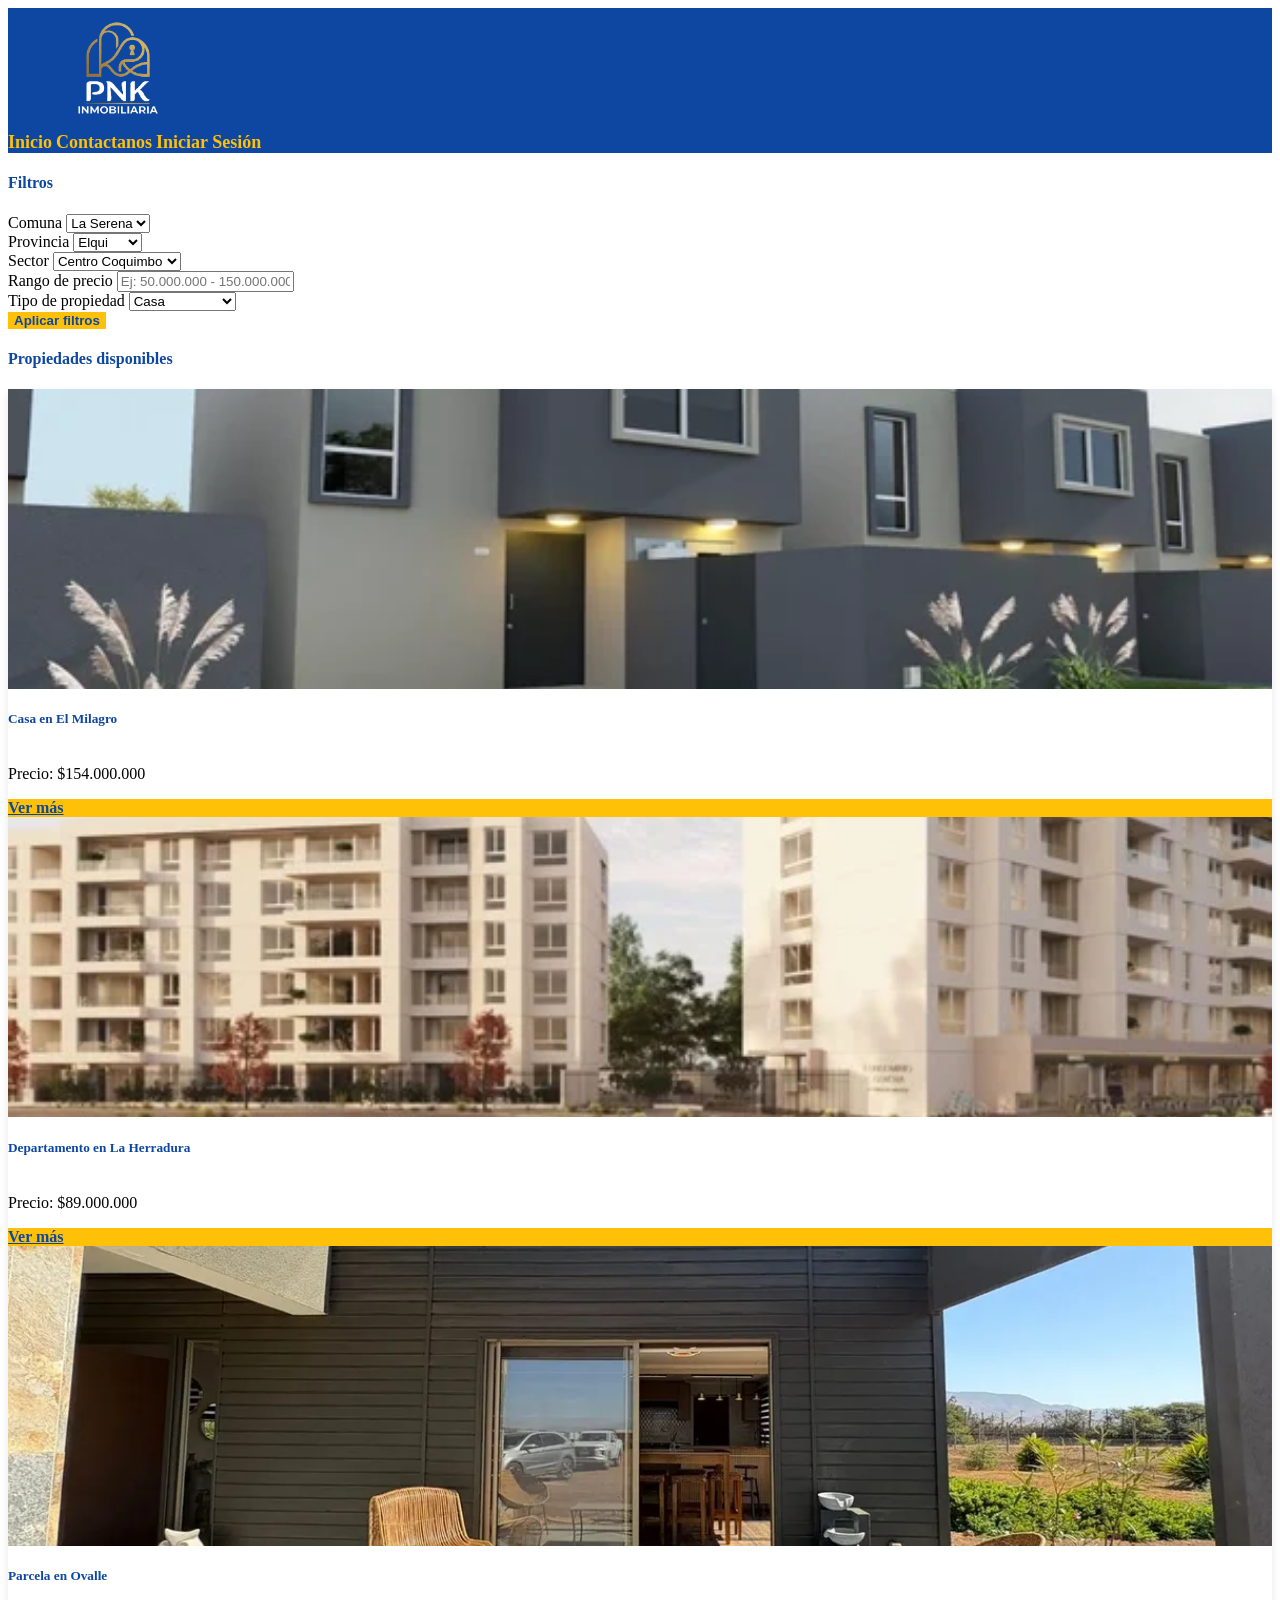
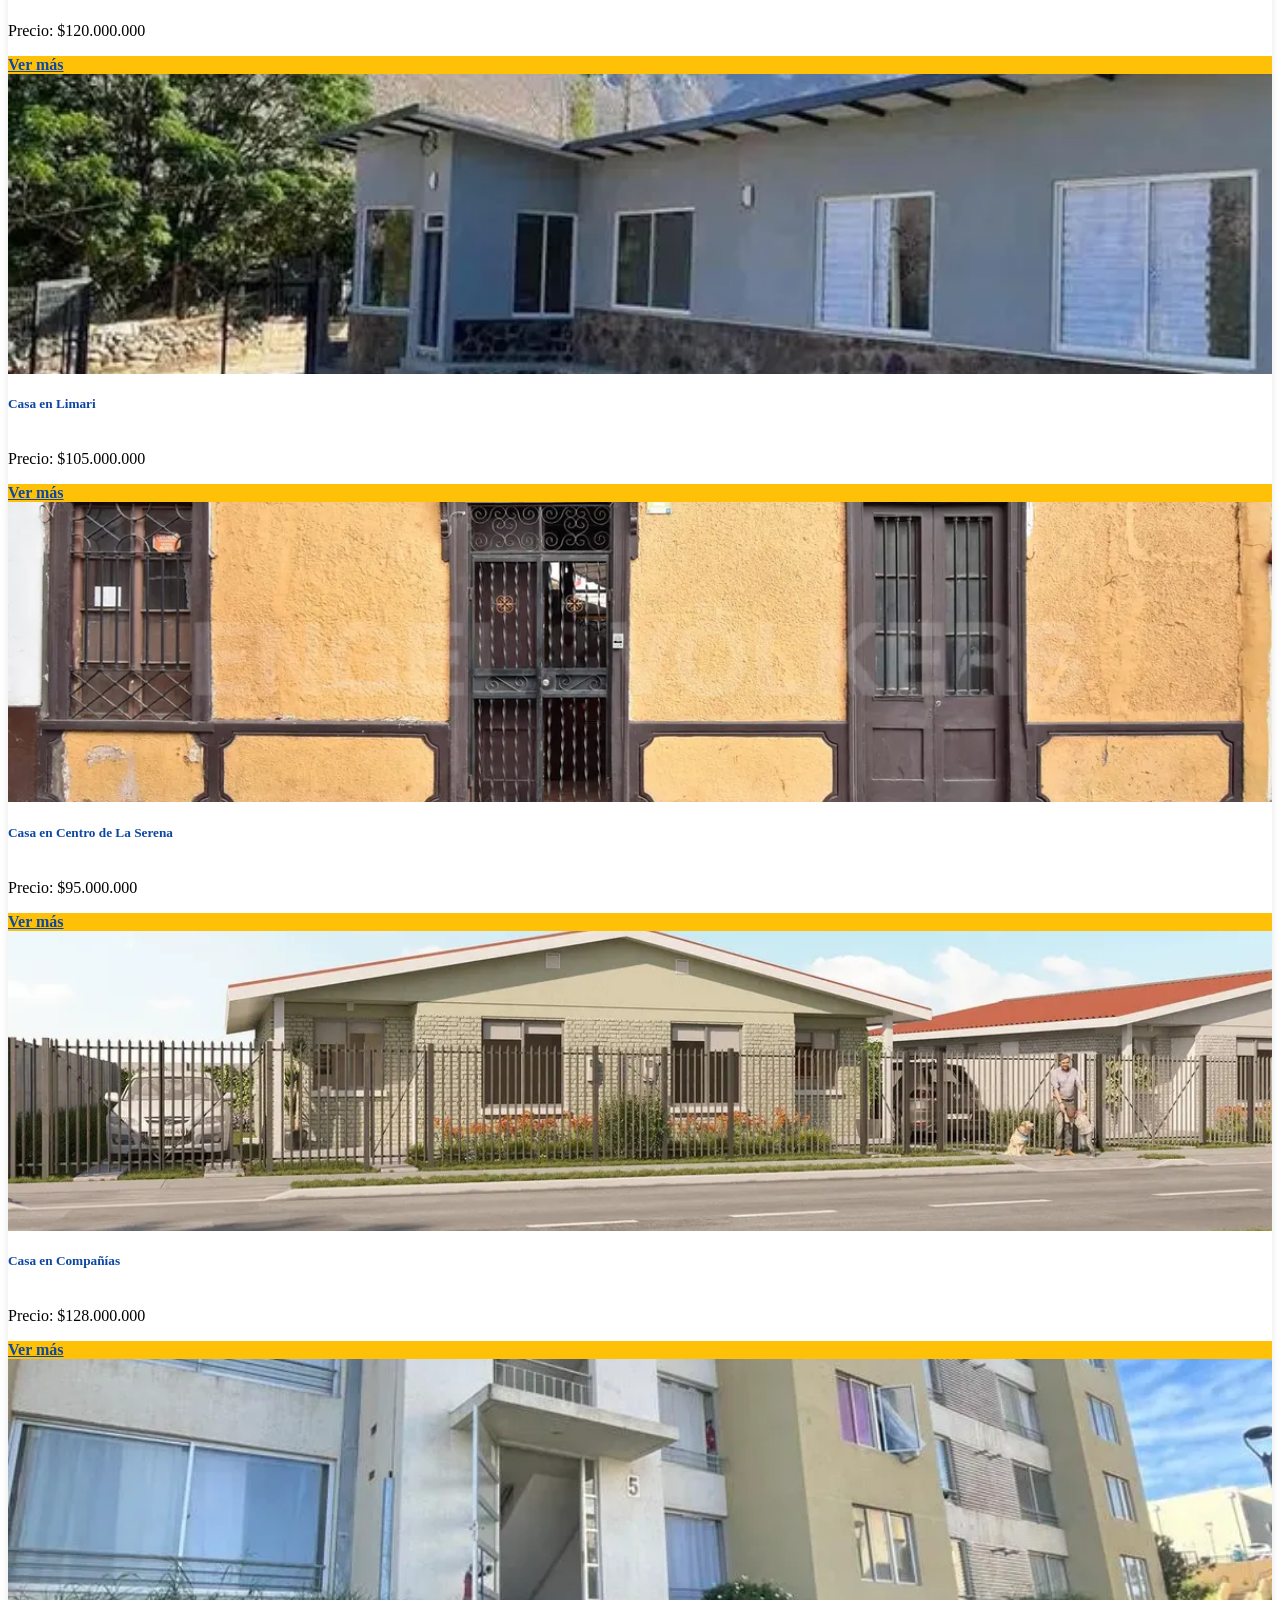
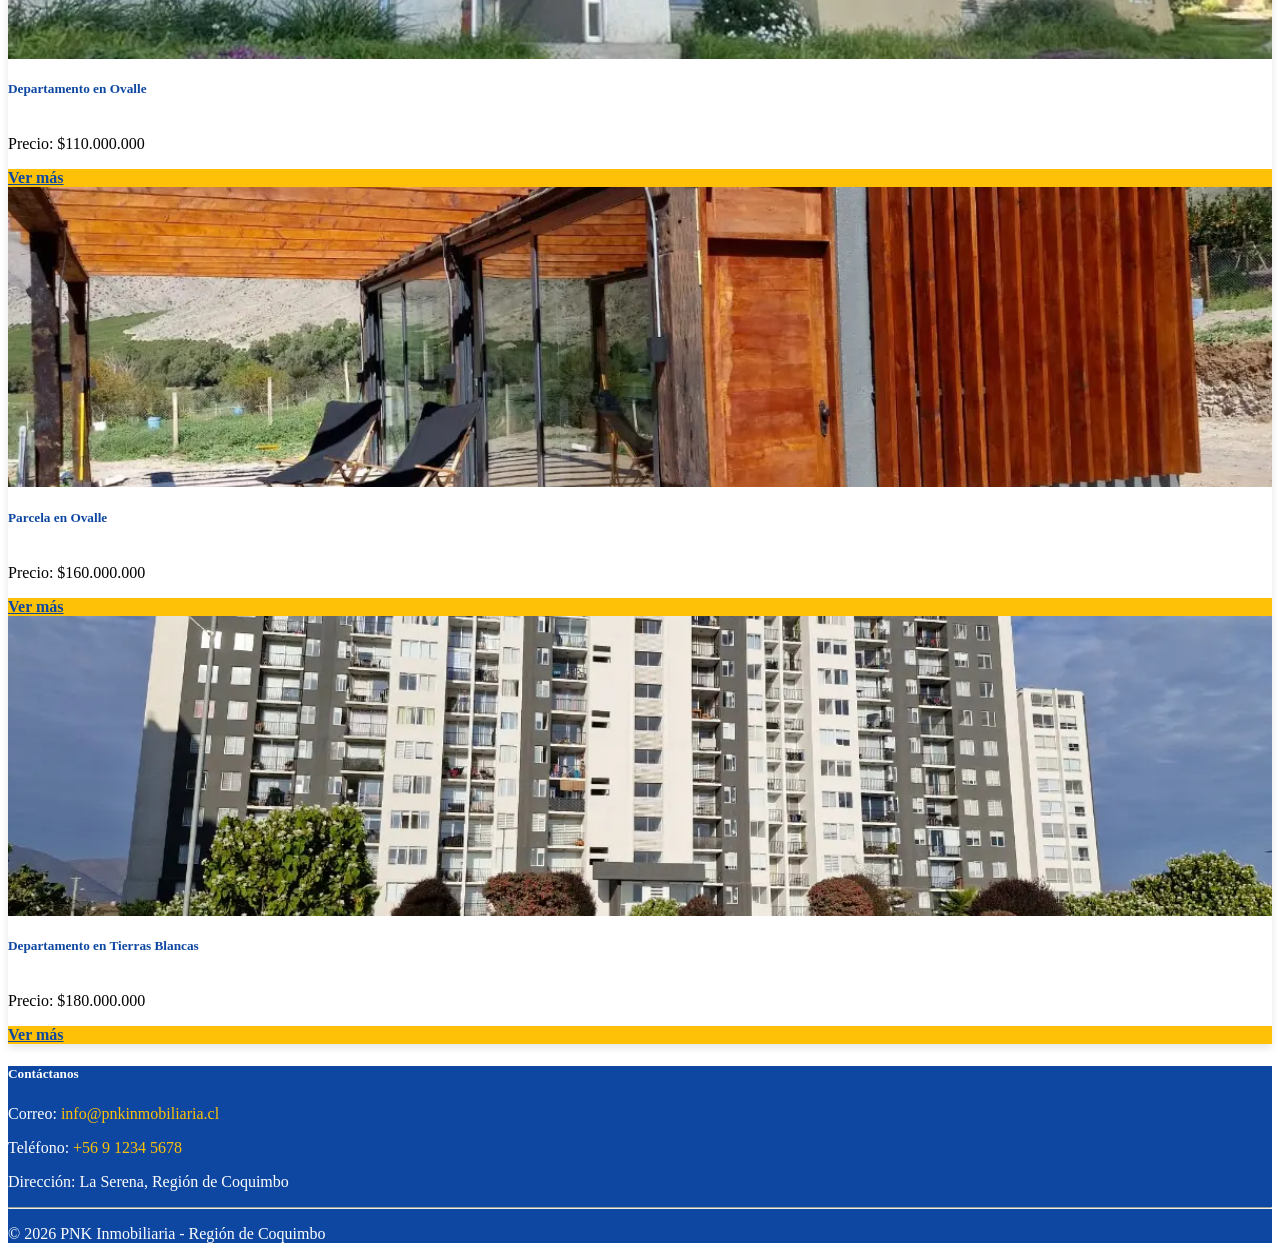
==== buscador.html @ 6a59376c "commit" ====
<!DOCTYPE html>
<html lang="es">
<head>
    <meta charset="UTF-8" />
    <meta name="viewport" content="width=device-width, initial-scale=1.0"/>
    <title>PNK Inmobiliaria - Buscador</title>
    <link rel="icon" href="img/iconoPNK.png">
    <link href="css/bootstrap.min.css" rel="stylesheet" integrity="sha384-EVSTQN3/azprG1Anm3QDgpJLIm9Nao0Yz1ztcQTwFspd3yD65VohhpuuCOmLASjC" crossorigin="anonymous">
    <link rel="stylesheet" href="css/style.css">
</head>
<body>
    <header class="text-white py-3">
        <div class="container">
        <div class="row align-items-center">
            <div class="col-md-3 d-flex align-items-center">
            <img src="img/LogoPNK2.png" alt="Logo PNK" class="me-2">
            </div>
            <div class="col-md-9 text-end">
            <a href="index.html" class="fw-bold mx-2">Inicio</a>
            <a href="#contacto" class="fw-bold mx-2">Contactanos</a>
            <a href="login.html" class="fw-bold mx-2">Iniciar Sesión</a>
            </div>
        </div>
        </div>
    </header>

    <div class="container-fluid my-5">
        <div class="row">
        <aside class="col-md-3">
            <h4 class="mb-3">Filtros</h4>
            <form>
            <div class="mb-3">
                <label for="comuna" class="form-label fw-bold">Comuna</label>
                <select id="comuna" class="form-select">
                <option>La Serena</option>
                <option>Coquimbo</option>
                <option>Vicuña</option>
                <option>Ovalle</option>
                </select>
            </div>
            <div class="mb-3">
                <label for="provincia" class="form-label fw-bold">Provincia</label>
                <select id="provincia" class="form-select">
                <option>Elqui</option>
                <option>Limarí</option>
                <option>Choapa</option>
                </select>
            </div>
            <div class="mb-3">
                <label for="sector" class="form-label fw-bold">Sector</label>
                <select id="sector" class="form-select">
                <option>Centro Coquimbo</option>
                <option>Centro La Serena</option>
                <option>Tierras Blancas</option>
                <option>La Herradura</option>
                <option>El Milagro</option>
                <option>Las Compañías</option>
                </select>
            </div>
            <div class="mb-3">
                <label for="precio" class="form-label fw-bold">Rango de precio</label>
                <input type="text" id="precio" class="form-control" placeholder="Ej: 50.000.000 - 150.000.000">
            </div>
            <div class="mb-3">
                <label for="tipo" class="form-label fw-bold">Tipo de propiedad</label>
                <select id="tipo" class="form-select">
                <option>Casa</option>
                <option>Departamento</option>
                <option>Parcela</option>
                </select>
            </div>
            <button type="submit" class="btn btn-custom fw-bold w-100">Aplicar filtros</button>
            </form>
        </aside>

        <main class="col-md-9">
            <h4 class="mb-3">Propiedades disponibles</h4>
            <div class="row g-4">
                <div class="col-md-4">
                    <div class="card h-100">
                    <img src="img/casa_destacada_1/Casadestacada1.webp" class="card-img-top" alt="Casa en El Milagro">
                    <div class="card-body">
                        <h5 class="card-title">Casa en El Milagro</h5>
                        <p class="fw-bold">Precio: $154.000.000</p>
                        <a href="#" class="btn btn-custom fw-bold">Ver más</a>
                    </div>
                    </div>
                </div>
                <div class="col-md-4">
                    <div class="card h-100">
                    <img src="img/departamento_destacado_1/Fachadasantamargarita-681a1d40816728.webp" class="card-img-top" alt="Departamento en La Herradura">
                    <div class="card-body">
                        <h5 class="card-title">Departamento en La Herradura</h5>
                        <p class="fw-bold">Precio: $89.000.000</p>
                        <a href="#" class="btn btn-custom fw-bold">Ver más</a>
                    </div>
                    </div>
                </div>
                <div class="col-md-4">
                    <div class="card h-100">
                    <img src="img/parcela_destacada_1_ls/fachada.webp" class="card-img-top" alt="Parcela en Ovalle">
                    <div class="card-body">
                        <h5 class="card-title">Parcela en Ovalle</h5>
                        <p class="fw-bold">Precio: $120.000.000</p>
                        <a href="#" class="btn btn-custom fw-bold">Ver más</a>
                    </div>
                    </div>
                </div>

                <div class="col-md-4">
                    <div class="card h-100">
                    <img src="img/casa_destacada_limari/fachada.webp" class="card-img-top" alt="Casa en Limari">
                    <div class="card-body">
                        <h5 class="card-title">Casa en Limari</h5>
                        <p class="fw-bold">Precio: $105.000.000</p>
                        <a href="#" class="btn btn-custom fw-bold">Ver más</a>
                    </div>
                    </div>
                </div>
                
                <div class="col-md-4">
                    <div class="card h-100">
                    <img src="img/casas departamento y terrenos pnk/centro serena/fachada.webp" class="card-img-top" alt="Casa en Centro de La Serena">
                    <div class="card-body">
                        <h5 class="card-title">Casa en Centro de La Serena</h5>
                        <p class="fw-bold">Precio: $95.000.000</p>
                        <a href="#" class="btn btn-custom fw-bold">Ver más</a>
                    </div>
                    </div>
                </div>

                <div class="col-md-4">
                    <div class="card h-100">
                    <img src="img/casas departamento y terrenos pnk/compañias/fachada.webp" class="card-img-top" alt="Casa compañias">
                    <div class="card-body">
                        <h5 class="card-title">Casa en Compañías</h5>
                        <p class="fw-bold">Precio: $128.000.000</p>
                        <a href="#" class="btn btn-custom fw-bold">Ver más</a>
                    </div>
                    </div>
                </div>

                <div class="col-md-4">
                    <div class="card h-100">
                    <img src="img/casas departamento y terrenos pnk/ovalle/fachada.webp" class="card-img-top" alt="Departamento en Ovalle">
                    <div class="card-body">
                        <h5 class="card-title">Departamento en Ovalle</h5>
                        <p class="fw-bold">Precio: $110.000.000</p>
                        <a href="#" class="btn btn-custom fw-bold">Ver más</a>
                    </div>
                    </div>
                </div>

                <div class="col-md-4">
                    <div class="card h-100">
                    <img src="img/casas departamento y terrenos pnk/terrenos/fachada.webp" class="card-img-top" alt="Parcela en vicuña">
                    <div class="card-body">
                        <h5 class="card-title">Parcela en Ovalle</h5>
                        <p class="fw-bold">Precio: $160.000.000</p>
                        <a href="#" class="btn btn-custom fw-bold">Ver más</a>
                    </div>
                    </div>
                </div>

                <div class="col-md-4">
                    <div class="card h-100">
                    <img src="img/casas departamento y terrenos pnk/tierras blancas/fachada.webp" class="card-img-top" alt="Departamento Tierras Blancas">
                    <div class="card-body">
                        <h5 class="card-title">Departamento en Tierras Blancas</h5>
                        <p class="fw-bold">Precio: $180.000.000</p>
                        <a href="#" class="btn btn-custom fw-bold">Ver más</a>
                    </div>
                    </div>
                </div>
            </div>
        </main>
        </div>
    </div>

<footer id="contacto" class="text-white py-4 mt-5">
    <div class="container text-center">
        <h5 id="texto-footer" class="fw-bold">Contáctanos</h5>
        <p class="mb-1">Correo: <a href="mailto:info@pnkinmobiliaria.cl" >info@pnkinmobiliaria.cl</a></p>
        <p class="mb-1">Teléfono: <a href="tel:+56912345678" >+56 9 1234 5678</a></p>
        <p class="mb-0">Dirección: La Serena, Región de Coquimbo</p>
        <hr class="border-light my-3">
        <p class="mb-0">© 2026 PNK Inmobiliaria - Región de Coquimbo</p>
    </div>
</footer>

    <script src="js/bootstrap.bundle.min.js" integrity="sha384-MrcW6ZMFYlzcLA8Nl+NtUVF0sA7MsXsP1UyJoMp4YLEuNSfAP+JcXn/tWtIaxVXM" crossorigin="anonymous"></script>
</body>
</html>
---- css/style.css ----
:root {
    --color-header: #0d47a1;
    --color-secundario: #1976d2;
    --color-acento: #ffc107;
    --color-texto: #ffffff;
}

header {
    background-color: var(--color-header);
}

header a {
    font-size: large;
    color: var(--color-acento);
    font-weight: bold;
    text-decoration: none;
}

header a:hover {
    color: var(--color-texto);
    text-decoration: underline;
}

h2, h3, h4, h5 {
    color: var(--color-header);
    font-weight: bold;
}

#texto-footer {
    color: var(--color-texto);
}

.btn-custom {
    background-color: var(--color-acento);
    color: var(--color-header);
    font-weight: bold;
    border: none;
}

.btn-custom:hover {
    background-color: #e0a800;
    color: var(--color-texto);
}

.card-title {
    color: var(--color-header);
    font-weight: bold;
}



#sobre-nosotros {
    color: #000000;
    font-size: large;
    line-height: 1.6;
    text-align: justify;
}

#sobre-nosotros h2 {
    color: var(--color-header);
    font-weight: bold;
}

#sobre-nosotros strong {
    color: var(--color-header);
}


.card {
    height: 100%;
    display: flex;
    flex-direction: column; 
    box-shadow: 0 4px 8px rgba(0,0,0,0.1);
}

.card-img-top {
    height: 300px;
    object-fit: cover;
}

.card-body {
    flex-grow: 1;
    display: flex;
    flex-direction: column;
    justify-content: space-between;
}

.card-title {
    color: var(--color-header);
    font-weight: bold;
}

.table-striped tbody tr:nth-of-type(odd) {
    background-color: #f8f9fa;
}

.btn-success {
    background-color: #28a745;
    border: none;
}

.btn-danger {
    background-color: #dc3545;
    border: none;
}

.btn-warning {
    background-color: var(--color-acento);
    color: var(--color-header);
    font-weight: bold;
    border: none;
}

.btn-warning:hover {
    background-color: #e0a800;
    color: var(--color-texto);
}

footer {
    background-color: var(--color-header);
    color: var(--color-texto);
}

footer a {
    color: var(--color-acento);
    text-decoration: none;
}

footer a:hover {
    color: var(--color-texto);
    text-decoration: underline;
}

header img {
    height: 120px;
    object-fit: contain;
    margin-right: 8px;
}

.dropdown-menu {
    background-color: var(--color-header);
}

.dropdown-menu .dropdown-item:hover {
    color: var(--color-texto);
    background-color: transparent !important;
    text-decoration: underline;
}

.dropdown-item {
    color: var(--color-acento);
}

.carousel-destacado img {
    height: 400px;
    object-fit: cover;
    width: 100%;
    border-radius: 8px;
}
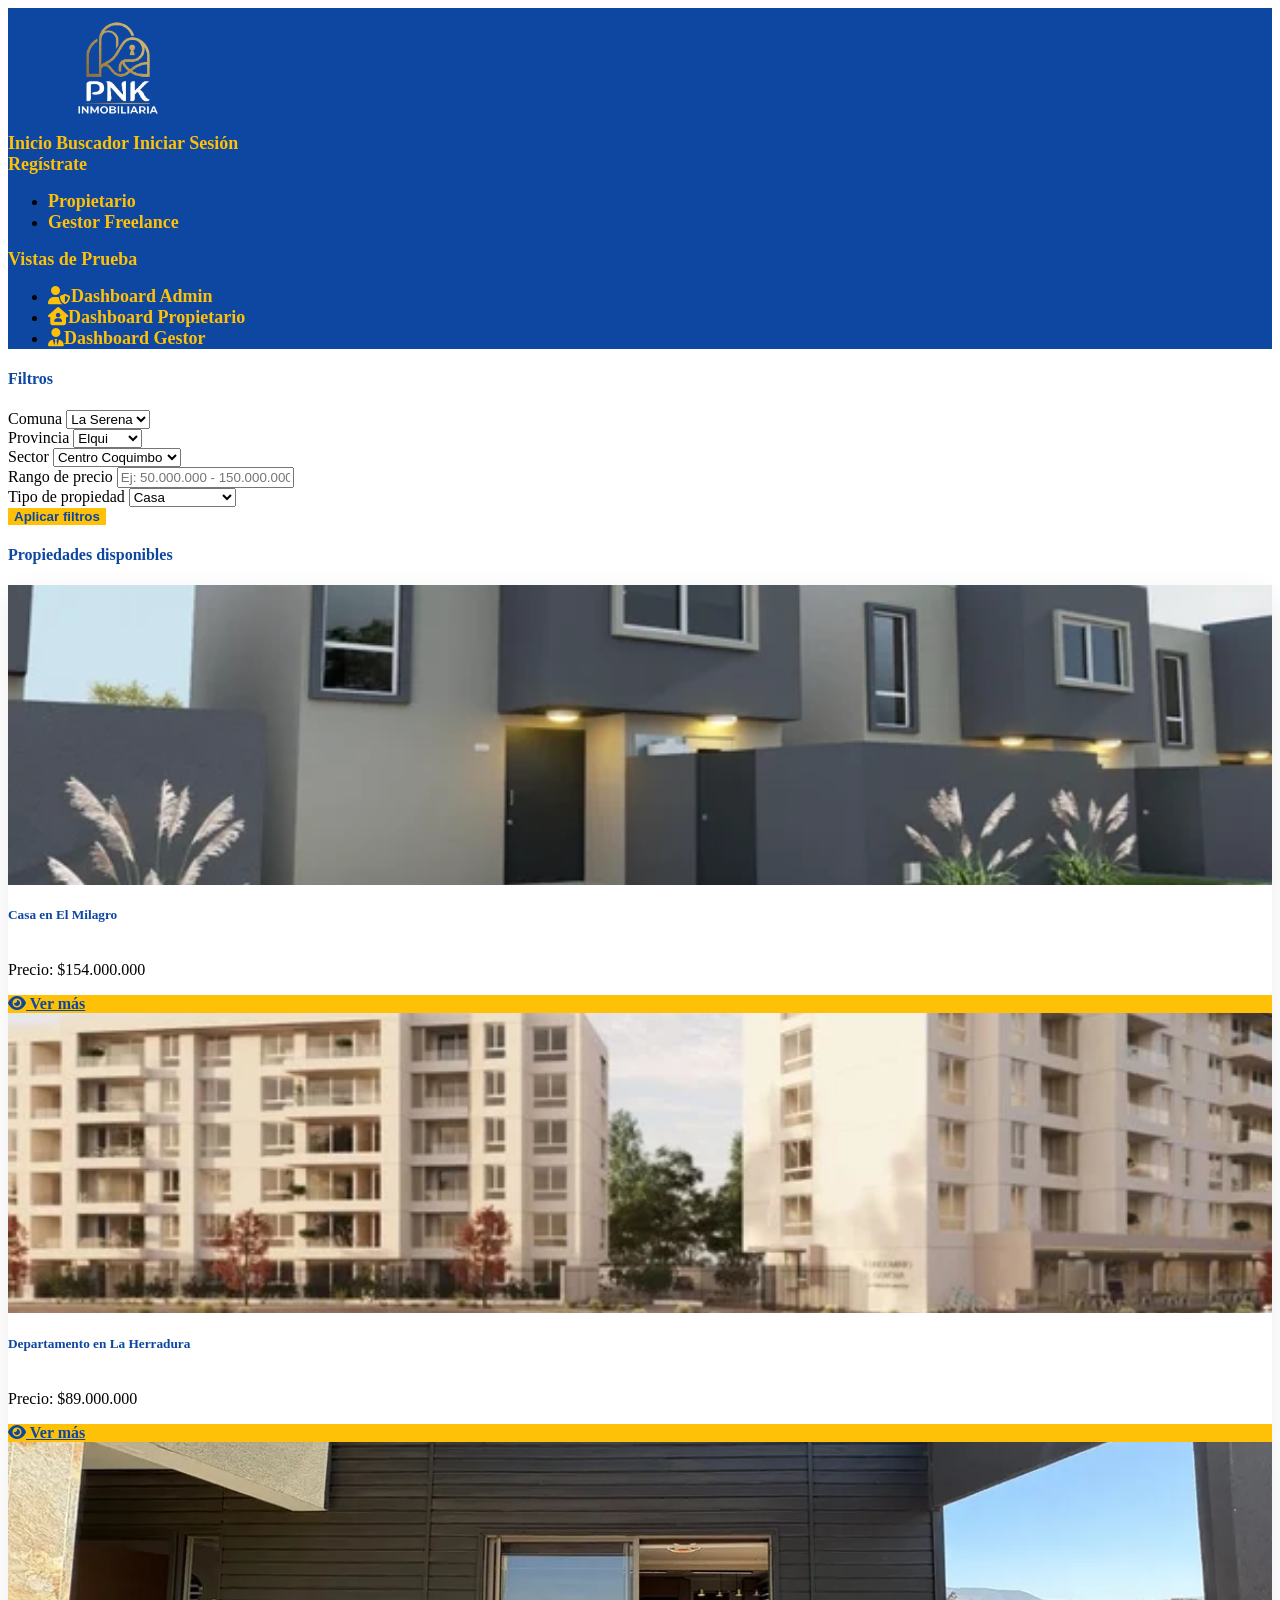
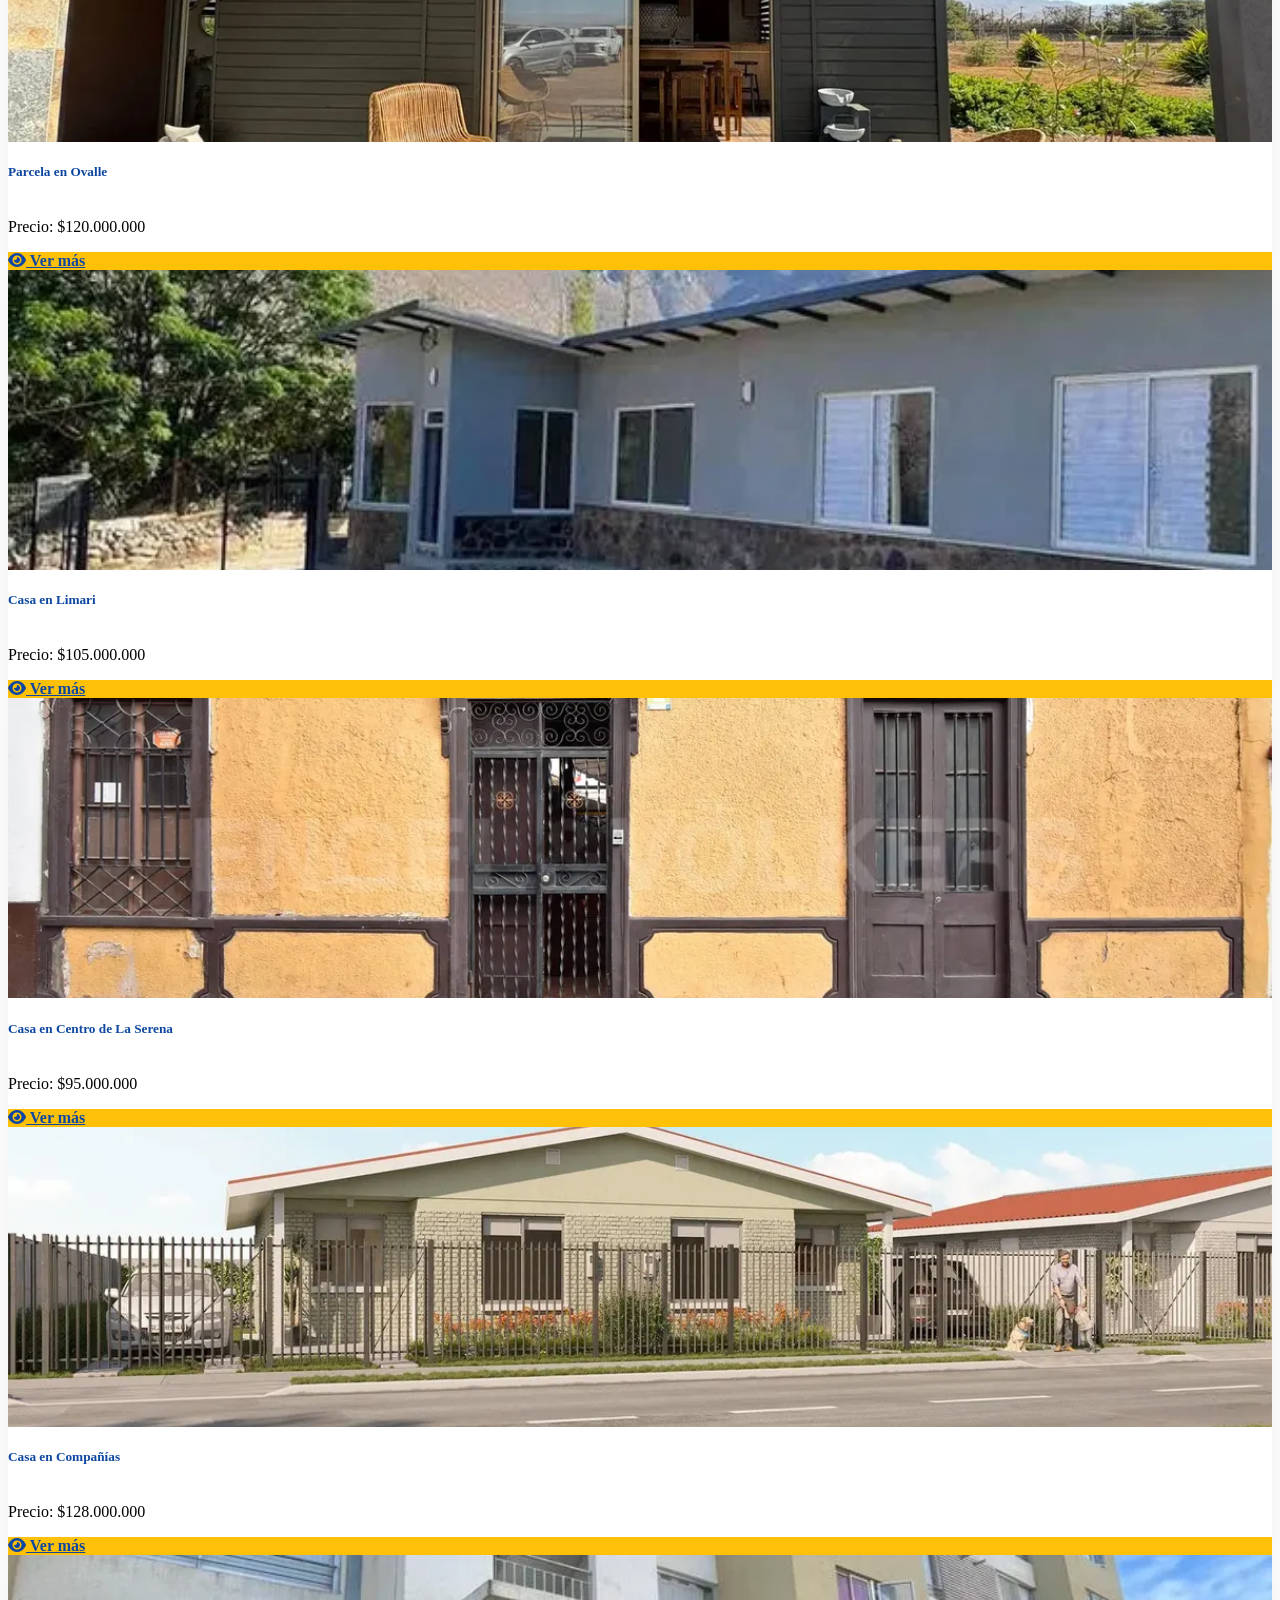
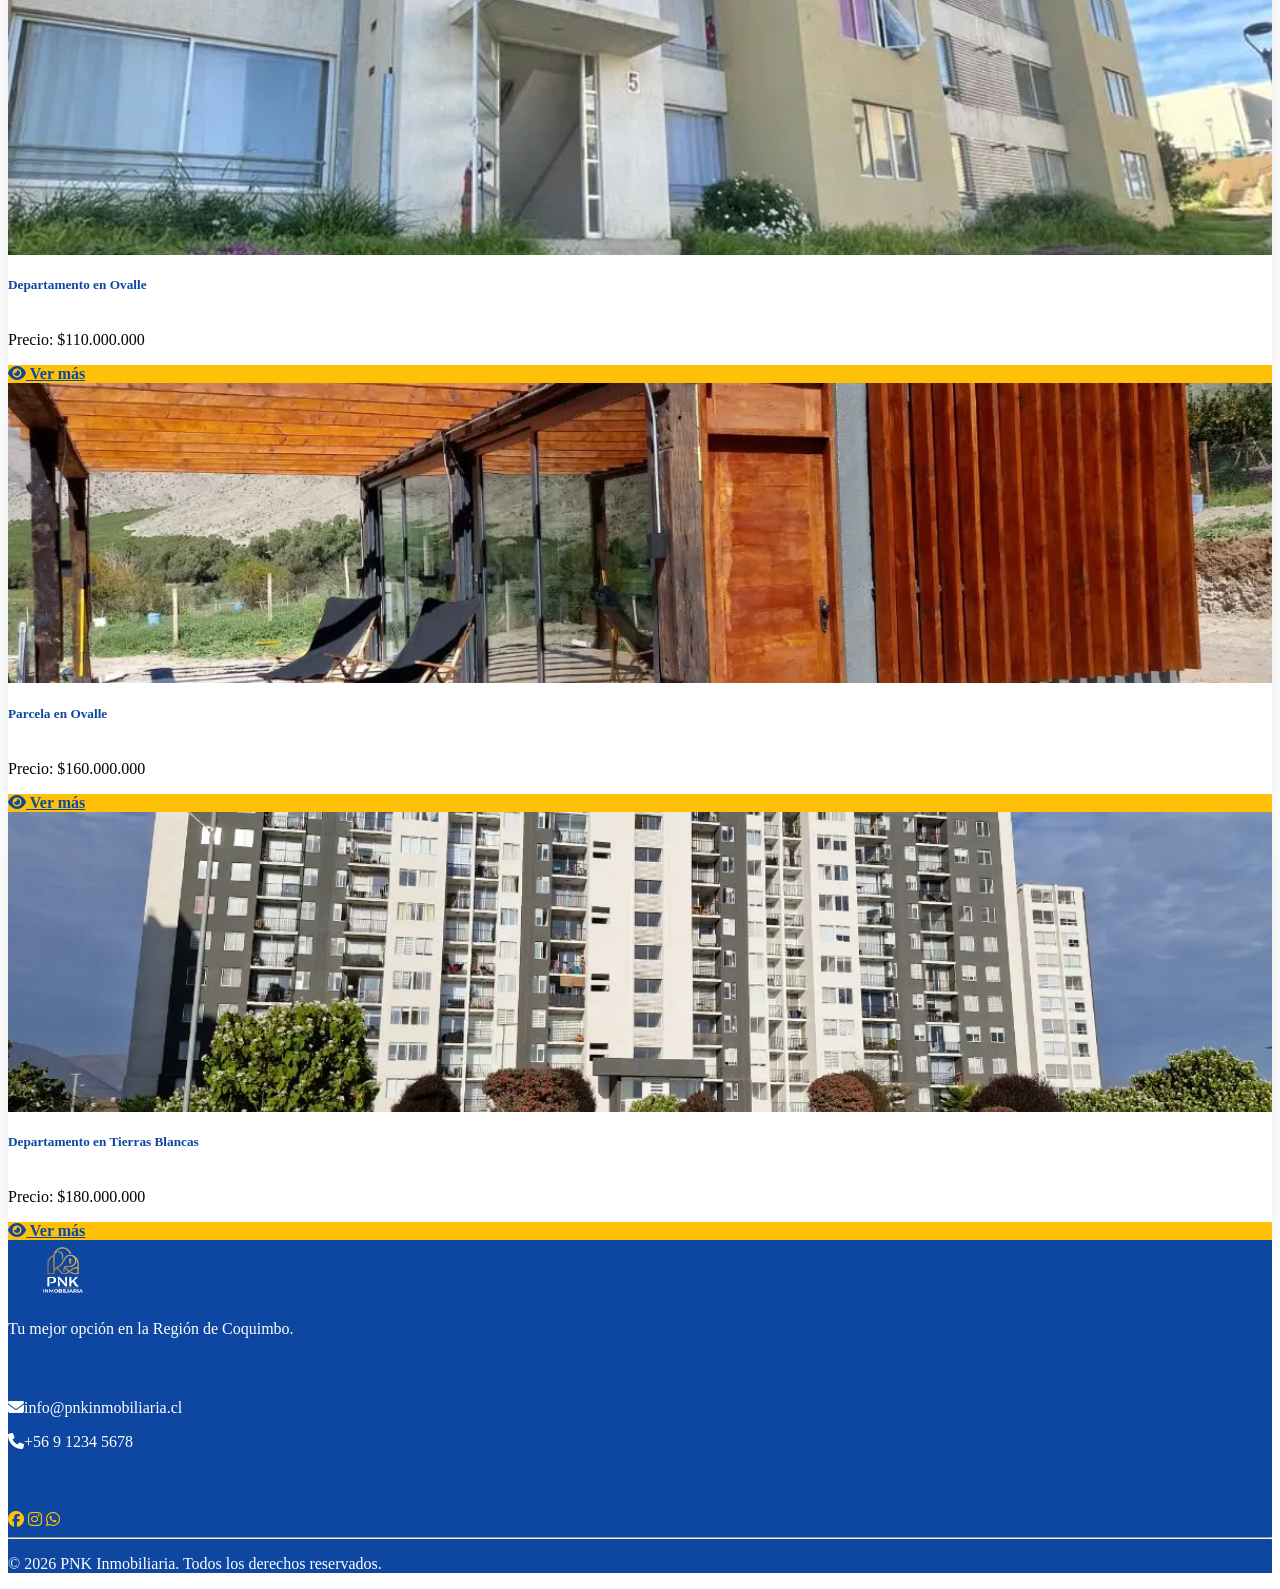
==== commit 1646a8c0: "Mejoras visuales finales: footers nuevos, limpieza de código y validaciones HTML5 listas" ====
--- a/buscador.html
+++ b/buscador.html
@@ -1,193 +1,256 @@
 <!DOCTYPE html>
 <html lang="es">
+
 <head>
     <meta charset="UTF-8" />
-    <meta name="viewport" content="width=device-width, initial-scale=1.0"/>
+    <meta name="viewport" content="width=device-width, initial-scale=1.0" />
     <title>PNK Inmobiliaria - Buscador</title>
     <link rel="icon" href="img/iconoPNK.png">
-    <link href="css/bootstrap.min.css" rel="stylesheet" integrity="sha384-EVSTQN3/azprG1Anm3QDgpJLIm9Nao0Yz1ztcQTwFspd3yD65VohhpuuCOmLASjC" crossorigin="anonymous">
+    <link href="css/bootstrap.min.css" rel="stylesheet"
+        integrity="sha384-EVSTQN3/azprG1Anm3QDgpJLIm9Nao0Yz1ztcQTwFspd3yD65VohhpuuCOmLASjC" crossorigin="anonymous">
+    <link rel="stylesheet" href="https://cdnjs.cloudflare.com/ajax/libs/font-awesome/6.4.0/css/all.min.css">
     <link rel="stylesheet" href="css/style.css">
 </head>
+
 <body>
-    <header class="text-white py-3">
-        <div class="container">
-        <div class="row align-items-center">
-            <div class="col-md-3 d-flex align-items-center">
-            <img src="img/LogoPNK2.png" alt="Logo PNK" class="me-2">
-            </div>
-            <div class="col-md-9 text-end">
-            <a href="index.html" class="fw-bold mx-2">Inicio</a>
-            <a href="#contacto" class="fw-bold mx-2">Contactanos</a>
-            <a href="login.html" class="fw-bold mx-2">Iniciar Sesión</a>
-            </div>
-        </div>
+    <header class="text-white py-3 shadow-sm bg-header-institutional">
+        <div class="container d-flex justify-content-between align-items-center">
+            <div class="d-flex align-items-center">
+                <a href="index.html">
+                    <img src="img/LogoPNK2.png" alt="Logo PNK" class="me-2">
+                </a>
+            </div>
+            <div class="d-flex align-items-center">
+                <a href="index.html" class="fw-bold mx-2 text-white text-decoration-none">Inicio</a>
+                <a href="buscador.html"
+                    class="fw-bold mx-2 text-warning text-decoration-none border-bottom border-warning">Buscador</a>
+                <a href="login.html" class="fw-bold mx-2 text-white text-decoration-none">Iniciar Sesión</a>
+                <div class="dropdown mx-2">
+                    <a class="fw-bold dropdown-toggle text-white text-decoration-none" href="#"
+                        data-bs-toggle="dropdown">Regístrate</a>
+                    <ul class="dropdown-menu">
+                        <li><a class="dropdown-item" href="registropropietario.html">Propietario</a></li>
+                        <li><a class="dropdown-item" href="registrogestor.html">Gestor Freelance</a></li>
+                    </ul>
+                </div>
+                <div class="dropdown ms-3">
+                    <a class="btn btn-outline-warning fw-bold btn-sm dropdown-toggle" href="#"
+                        data-bs-toggle="dropdown">Vistas de Prueba</a>
+                    <ul class="dropdown-menu dropdown-menu-end shadow">
+                        <li><a class="dropdown-item fw-bold text-primary" href="dashboardadmin.html"><i
+                                    class="fa-solid fa-user-shield me-2"></i>Dashboard Admin</a></li>
+                        <li><a class="dropdown-item fw-bold text-success" href="dashboardpropietario.html"><i
+                                    class="fa-solid fa-house-user me-2"></i>Dashboard Propietario</a></li>
+                        <li><a class="dropdown-item fw-bold text-info" href="dashboardgestor.html"><i
+                                    class="fa-solid fa-user-tie me-2"></i>Dashboard Gestor</a></li>
+                    </ul>
+                </div>
+            </div>
         </div>
     </header>
 
     <div class="container-fluid my-5">
         <div class="row">
-        <aside class="col-md-3">
-            <h4 class="mb-3">Filtros</h4>
-            <form>
-            <div class="mb-3">
-                <label for="comuna" class="form-label fw-bold">Comuna</label>
-                <select id="comuna" class="form-select">
-                <option>La Serena</option>
-                <option>Coquimbo</option>
-                <option>Vicuña</option>
-                <option>Ovalle</option>
-                </select>
-            </div>
-            <div class="mb-3">
-                <label for="provincia" class="form-label fw-bold">Provincia</label>
-                <select id="provincia" class="form-select">
-                <option>Elqui</option>
-                <option>Limarí</option>
-                <option>Choapa</option>
-                </select>
-            </div>
-            <div class="mb-3">
-                <label for="sector" class="form-label fw-bold">Sector</label>
-                <select id="sector" class="form-select">
-                <option>Centro Coquimbo</option>
-                <option>Centro La Serena</option>
-                <option>Tierras Blancas</option>
-                <option>La Herradura</option>
-                <option>El Milagro</option>
-                <option>Las Compañías</option>
-                </select>
-            </div>
-            <div class="mb-3">
-                <label for="precio" class="form-label fw-bold">Rango de precio</label>
-                <input type="text" id="precio" class="form-control" placeholder="Ej: 50.000.000 - 150.000.000">
-            </div>
-            <div class="mb-3">
-                <label for="tipo" class="form-label fw-bold">Tipo de propiedad</label>
-                <select id="tipo" class="form-select">
-                <option>Casa</option>
-                <option>Departamento</option>
-                <option>Parcela</option>
-                </select>
-            </div>
-            <button type="submit" class="btn btn-custom fw-bold w-100">Aplicar filtros</button>
-            </form>
-        </aside>
-
-        <main class="col-md-9">
-            <h4 class="mb-3">Propiedades disponibles</h4>
-            <div class="row g-4">
-                <div class="col-md-4">
-                    <div class="card h-100">
-                    <img src="img/casa_destacada_1/Casadestacada1.webp" class="card-img-top" alt="Casa en El Milagro">
-                    <div class="card-body">
-                        <h5 class="card-title">Casa en El Milagro</h5>
-                        <p class="fw-bold">Precio: $154.000.000</p>
-                        <a href="#" class="btn btn-custom fw-bold">Ver más</a>
-                    </div>
-                    </div>
-                </div>
-                <div class="col-md-4">
-                    <div class="card h-100">
-                    <img src="img/departamento_destacado_1/Fachadasantamargarita-681a1d40816728.webp" class="card-img-top" alt="Departamento en La Herradura">
-                    <div class="card-body">
-                        <h5 class="card-title">Departamento en La Herradura</h5>
-                        <p class="fw-bold">Precio: $89.000.000</p>
-                        <a href="#" class="btn btn-custom fw-bold">Ver más</a>
-                    </div>
-                    </div>
-                </div>
-                <div class="col-md-4">
-                    <div class="card h-100">
-                    <img src="img/parcela_destacada_1_ls/fachada.webp" class="card-img-top" alt="Parcela en Ovalle">
-                    <div class="card-body">
-                        <h5 class="card-title">Parcela en Ovalle</h5>
-                        <p class="fw-bold">Precio: $120.000.000</p>
-                        <a href="#" class="btn btn-custom fw-bold">Ver más</a>
-                    </div>
-                    </div>
-                </div>
-
-                <div class="col-md-4">
-                    <div class="card h-100">
-                    <img src="img/casa_destacada_limari/fachada.webp" class="card-img-top" alt="Casa en Limari">
-                    <div class="card-body">
-                        <h5 class="card-title">Casa en Limari</h5>
-                        <p class="fw-bold">Precio: $105.000.000</p>
-                        <a href="#" class="btn btn-custom fw-bold">Ver más</a>
-                    </div>
-                    </div>
-                </div>
-                
-                <div class="col-md-4">
-                    <div class="card h-100">
-                    <img src="img/casas departamento y terrenos pnk/centro serena/fachada.webp" class="card-img-top" alt="Casa en Centro de La Serena">
-                    <div class="card-body">
-                        <h5 class="card-title">Casa en Centro de La Serena</h5>
-                        <p class="fw-bold">Precio: $95.000.000</p>
-                        <a href="#" class="btn btn-custom fw-bold">Ver más</a>
-                    </div>
-                    </div>
-                </div>
-
-                <div class="col-md-4">
-                    <div class="card h-100">
-                    <img src="img/casas departamento y terrenos pnk/compañias/fachada.webp" class="card-img-top" alt="Casa compañias">
-                    <div class="card-body">
-                        <h5 class="card-title">Casa en Compañías</h5>
-                        <p class="fw-bold">Precio: $128.000.000</p>
-                        <a href="#" class="btn btn-custom fw-bold">Ver más</a>
-                    </div>
-                    </div>
-                </div>
-
-                <div class="col-md-4">
-                    <div class="card h-100">
-                    <img src="img/casas departamento y terrenos pnk/ovalle/fachada.webp" class="card-img-top" alt="Departamento en Ovalle">
-                    <div class="card-body">
-                        <h5 class="card-title">Departamento en Ovalle</h5>
-                        <p class="fw-bold">Precio: $110.000.000</p>
-                        <a href="#" class="btn btn-custom fw-bold">Ver más</a>
-                    </div>
-                    </div>
-                </div>
-
-                <div class="col-md-4">
-                    <div class="card h-100">
-                    <img src="img/casas departamento y terrenos pnk/terrenos/fachada.webp" class="card-img-top" alt="Parcela en vicuña">
-                    <div class="card-body">
-                        <h5 class="card-title">Parcela en Ovalle</h5>
-                        <p class="fw-bold">Precio: $160.000.000</p>
-                        <a href="#" class="btn btn-custom fw-bold">Ver más</a>
-                    </div>
-                    </div>
-                </div>
-
-                <div class="col-md-4">
-                    <div class="card h-100">
-                    <img src="img/casas departamento y terrenos pnk/tierras blancas/fachada.webp" class="card-img-top" alt="Departamento Tierras Blancas">
-                    <div class="card-body">
-                        <h5 class="card-title">Departamento en Tierras Blancas</h5>
-                        <p class="fw-bold">Precio: $180.000.000</p>
-                        <a href="#" class="btn btn-custom fw-bold">Ver más</a>
-                    </div>
-                    </div>
-                </div>
-            </div>
-        </main>
+            <aside class="col-md-3">
+                <h4 class="mb-3">Filtros</h4>
+                <form>
+                    <div class="mb-3">
+                        <label for="comuna" class="form-label fw-bold">Comuna</label>
+                        <select id="comuna" class="form-select">
+                            <option>La Serena</option>
+                            <option>Coquimbo</option>
+                            <option>Vicuña</option>
+                            <option>Ovalle</option>
+                        </select>
+                    </div>
+                    <div class="mb-3">
+                        <label for="provincia" class="form-label fw-bold">Provincia</label>
+                        <select id="provincia" class="form-select">
+                            <option>Elqui</option>
+                            <option>Limarí</option>
+                            <option>Choapa</option>
+                        </select>
+                    </div>
+                    <div class="mb-3">
+                        <label for="sector" class="form-label fw-bold">Sector</label>
+                        <select id="sector" class="form-select">
+                            <option>Centro Coquimbo</option>
+                            <option>Centro La Serena</option>
+                            <option>Tierras Blancas</option>
+                            <option>La Herradura</option>
+                            <option>El Milagro</option>
+                            <option>Las Compañías</option>
+                        </select>
+                    </div>
+                    <div class="mb-3">
+                        <label for="precio" class="form-label fw-bold">Rango de precio</label>
+                        <input type="text" id="precio" class="form-control" placeholder="Ej: 50.000.000 - 150.000.000">
+                    </div>
+                    <div class="mb-3">
+                        <label for="tipo" class="form-label fw-bold">Tipo de propiedad</label>
+                        <select id="tipo" class="form-select">
+                            <option>Casa</option>
+                            <option>Departamento</option>
+                            <option>Parcela</option>
+                        </select>
+                    </div>
+                    <button type="submit" class="btn btn-custom fw-bold w-100">Aplicar filtros</button>
+                </form>
+            </aside>
+
+            <main class="col-md-9">
+                <h4 class="mb-3">Propiedades disponibles</h4>
+                <div class="row g-4">
+                    <div class="col-md-4">
+                        <div class="card h-100 premium-card">
+                            <img src="img/casa_destacada_1/Casadestacada1.webp" class="card-img-top"
+                                alt="Casa en El Milagro">
+                            <div class="card-body">
+                                <h5 class="card-title">Casa en El Milagro</h5>
+                                <p class="fw-bold">Precio: $154.000.000</p>
+                                <a href="#" class="btn btn-custom fw-bold"><i class="fa-solid fa-eye me-1"></i> Ver
+                                    más</a>
+                            </div>
+                        </div>
+                    </div>
+                    <div class="col-md-4">
+                        <div class="card h-100 premium-card">
+                            <img src="img/departamento_destacado_1/Fachadasantamargarita-681a1d40816728.webp"
+                                class="card-img-top" alt="Departamento en La Herradura">
+                            <div class="card-body">
+                                <h5 class="card-title">Departamento en La Herradura</h5>
+                                <p class="fw-bold">Precio: $89.000.000</p>
+                                <a href="#" class="btn btn-custom fw-bold"><i class="fa-solid fa-eye me-1"></i> Ver
+                                    más</a>
+                            </div>
+                        </div>
+                    </div>
+                    <div class="col-md-4">
+                        <div class="card h-100 premium-card">
+                            <img src="img/parcela_destacada_1_ls/fachada.webp" class="card-img-top"
+                                alt="Parcela en Ovalle">
+                            <div class="card-body">
+                                <h5 class="card-title">Parcela en Ovalle</h5>
+                                <p class="fw-bold">Precio: $120.000.000</p>
+                                <a href="#" class="btn btn-custom fw-bold"><i class="fa-solid fa-eye me-1"></i> Ver
+                                    más</a>
+                            </div>
+                        </div>
+                    </div>
+
+                    <div class="col-md-4">
+                        <div class="card h-100 premium-card">
+                            <img src="img/casa_destacada_limari/fachada.webp" class="card-img-top" alt="Casa en Limari">
+                            <div class="card-body">
+                                <h5 class="card-title">Casa en Limari</h5>
+                                <p class="fw-bold">Precio: $105.000.000</p>
+                                <a href="#" class="btn btn-custom fw-bold"><i class="fa-solid fa-eye me-1"></i> Ver
+                                    más</a>
+                            </div>
+                        </div>
+                    </div>
+
+                    <div class="col-md-4">
+                        <div class="card h-100 premium-card">
+                            <img src="img/casas departamento y terrenos pnk/centro serena/fachada.webp"
+                                class="card-img-top" alt="Casa en Centro de La Serena">
+                            <div class="card-body">
+                                <h5 class="card-title">Casa en Centro de La Serena</h5>
+                                <p class="fw-bold">Precio: $95.000.000</p>
+                                <a href="#" class="btn btn-custom fw-bold"><i class="fa-solid fa-eye me-1"></i> Ver
+                                    más</a>
+                            </div>
+                        </div>
+                    </div>
+
+                    <div class="col-md-4">
+                        <div class="card h-100 premium-card">
+                            <img src="img/casas departamento y terrenos pnk/compañias/fachada.webp" class="card-img-top"
+                                alt="Casa compañias">
+                            <div class="card-body">
+                                <h5 class="card-title">Casa en Compañías</h5>
+                                <p class="fw-bold">Precio: $128.000.000</p>
+                                <a href="#" class="btn btn-custom fw-bold"><i class="fa-solid fa-eye me-1"></i> Ver
+                                    más</a>
+                            </div>
+                        </div>
+                    </div>
+
+                    <div class="col-md-4">
+                        <div class="card h-100 premium-card">
+                            <img src="img/casas departamento y terrenos pnk/ovalle/fachada.webp" class="card-img-top"
+                                alt="Departamento en Ovalle">
+                            <div class="card-body">
+                                <h5 class="card-title">Departamento en Ovalle</h5>
+                                <p class="fw-bold">Precio: $110.000.000</p>
+                                <a href="#" class="btn btn-custom fw-bold"><i class="fa-solid fa-eye me-1"></i> Ver
+                                    más</a>
+                            </div>
+                        </div>
+                    </div>
+
+                    <div class="col-md-4">
+                        <div class="card h-100 premium-card">
+                            <img src="img/casas departamento y terrenos pnk/terrenos/fachada.webp" class="card-img-top"
+                                alt="Parcela en vicuña">
+                            <div class="card-body">
+                                <h5 class="card-title">Parcela en Ovalle</h5>
+                                <p class="fw-bold">Precio: $160.000.000</p>
+                                <a href="#" class="btn btn-custom fw-bold"><i class="fa-solid fa-eye me-1"></i> Ver
+                                    más</a>
+                            </div>
+                        </div>
+                    </div>
+
+                    <div class="col-md-4">
+                        <div class="card h-100 premium-card">
+                            <img src="img/casas departamento y terrenos pnk/tierras blancas/fachada.webp"
+                                class="card-img-top" alt="Departamento Tierras Blancas">
+                            <div class="card-body">
+                                <h5 class="card-title">Departamento en Tierras Blancas</h5>
+                                <p class="fw-bold">Precio: $180.000.000</p>
+                                <a href="#" class="btn btn-custom fw-bold"><i class="fa-solid fa-eye me-1"></i> Ver
+                                    más</a>
+                            </div>
+                        </div>
+                    </div>
+                </div>
+            </main>
         </div>
     </div>
 
-<footer id="contacto" class="text-white py-4 mt-5">
-    <div class="container text-center">
-        <h5 id="texto-footer" class="fw-bold">Contáctanos</h5>
-        <p class="mb-1">Correo: <a href="mailto:info@pnkinmobiliaria.cl" >info@pnkinmobiliaria.cl</a></p>
-        <p class="mb-1">Teléfono: <a href="tel:+56912345678" >+56 9 1234 5678</a></p>
-        <p class="mb-0">Dirección: La Serena, Región de Coquimbo</p>
-        <hr class="border-light my-3">
-        <p class="mb-0">© 2026 PNK Inmobiliaria - Región de Coquimbo</p>
-    </div>
-</footer>
-
-    <script src="js/bootstrap.bundle.min.js" integrity="sha384-MrcW6ZMFYlzcLA8Nl+NtUVF0sA7MsXsP1UyJoMp4YLEuNSfAP+JcXn/tWtIaxVXM" crossorigin="anonymous"></script>
+    <footer id="contacto" class="bg-header-institutional text-white py-5 mt-auto border-top border-warning border-3">
+        <div class="container">
+            <div class="row align-items-center g-4">
+                <div class="col-md-4 text-center text-md-start">
+                    <img src="img/LogoPNK2.png" alt="PNK Inmobiliaria" style="height: 60px;" class="mb-3">
+                    <p class="small text-white-50 mb-0">Tu mejor opción en la Región de Coquimbo.</p>
+                </div>
+                <div class="col-md-4 text-center">
+                    <h5 class="fw-bold mb-3 text-warning"><i class="fa-solid fa-headset me-2"></i>Contacto</h5>
+                    <p class="mb-1 small text-white"><i class="fa-solid fa-envelope me-2"></i>info@pnkinmobiliaria.cl
+                    </p>
+                    <p class="mb-0 small text-white"><i class="fa-solid fa-phone me-2"></i>+56 9 1234 5678</p>
+                </div>
+                <div class="col-md-4 text-center text-md-end">
+                    <h5 class="fw-bold mb-3 text-warning">Síguenos</h5>
+                    <div class="d-flex justify-content-center justify-content-md-end gap-3">
+                        <a href="#" class="text-white fs-4"><i class="fa-brands fa-facebook"></i></a>
+                        <a href="#" class="text-white fs-4"><i class="fa-brands fa-instagram"></i></a>
+                        <a href="#" class="text-white fs-4"><i class="fa-brands fa-whatsapp"></i></a>
+                    </div>
+                </div>
+            </div>
+            <hr class="border-light opacity-50 my-4">
+            <div class="text-center small text-white-50">
+                <p class="mb-0">© 2026 PNK Inmobiliaria. Todos los derechos reservados.</p>
+            </div>
+        </div>
+    </footer>
+
+    <script src="js/bootstrap.bundle.min.js"
+        integrity="sha384-MrcW6ZMFYlzcLA8Nl+NtUVF0sA7MsXsP1UyJoMp4YLEuNSfAP+JcXn/tWtIaxVXM"
+        crossorigin="anonymous"></script>
 </body>
-</html>
+
+</html>
--- a/css/style.css
+++ b/css/style.css
@@ -1,3 +1,4 @@
+/* Definimos los colores principales de la marca para mantener consistencia */
 :root {
     --color-header: #0d47a1;
     --color-secundario: #1976d2;
@@ -5,6 +6,7 @@
     --color-texto: #ffffff;
 }
 
+/* Diseño general del menú superior y los títulos */
 header {
     background-color: var(--color-header);
 }
@@ -21,7 +23,10 @@
     text-decoration: underline;
 }
 
-h2, h3, h4, h5 {
+h2,
+h3,
+h4,
+h5 {
     color: var(--color-header);
     font-weight: bold;
 }
@@ -30,6 +35,7 @@
     color: var(--color-texto);
 }
 
+/* Colores y efectos hover para los botones de toda la web */
 .btn-custom {
     background-color: var(--color-acento);
     color: var(--color-header);
@@ -46,8 +52,6 @@
     color: var(--color-header);
     font-weight: bold;
 }
-
-
 
 #sobre-nosotros {
     color: #000000;
@@ -66,11 +70,12 @@
 }
 
 
+/* Estructura para mostrar las parcelas y propiedades destacadas */
 .card {
     height: 100%;
     display: flex;
-    flex-direction: column; 
-    box-shadow: 0 4px 8px rgba(0,0,0,0.1);
+    flex-direction: column;
+    box-shadow: 0 4px 8px rgba(0, 0, 0, 0.1);
 }
 
 .card-img-top {
@@ -137,6 +142,7 @@
     margin-right: 8px;
 }
 
+/* Diseño de las opciones que se pliegan en el menú superior */
 .dropdown-menu {
     background-color: var(--color-header);
 }
@@ -156,4 +162,40 @@
     object-fit: cover;
     width: 100%;
     border-radius: 8px;
+}
+
+/* Efectos visuales de sombreado y elevación para los paneles de los usuarios */
+.premium-card {
+    border: none;
+    border-radius: 15px;
+    box-shadow: 0 10px 30px rgba(0, 0, 0, 0.08);
+    transition: transform 0.3s ease, box-shadow 0.3s ease;
+}
+
+.premium-card:hover {
+    transform: translateY(-5px);
+    box-shadow: 0 15px 35px rgba(0, 0, 0, 0.12);
+}
+
+.form-section-title {
+    border-bottom: 2px solid var(--color-acento);
+    padding-bottom: 10px;
+    margin-bottom: 25px;
+    color: var(--color-header);
+    font-weight: bold;
+}
+
+.check-grid {
+    display: grid;
+    grid-template-columns: repeat(auto-fill, minmax(180px, 1fr));
+    gap: 15px;
+}
+
+.table-responsive {
+    border-radius: 10px;
+    overflow: hidden;
+}
+
+.bg-header-institutional {
+    background-color: var(--color-header) !important;
 }
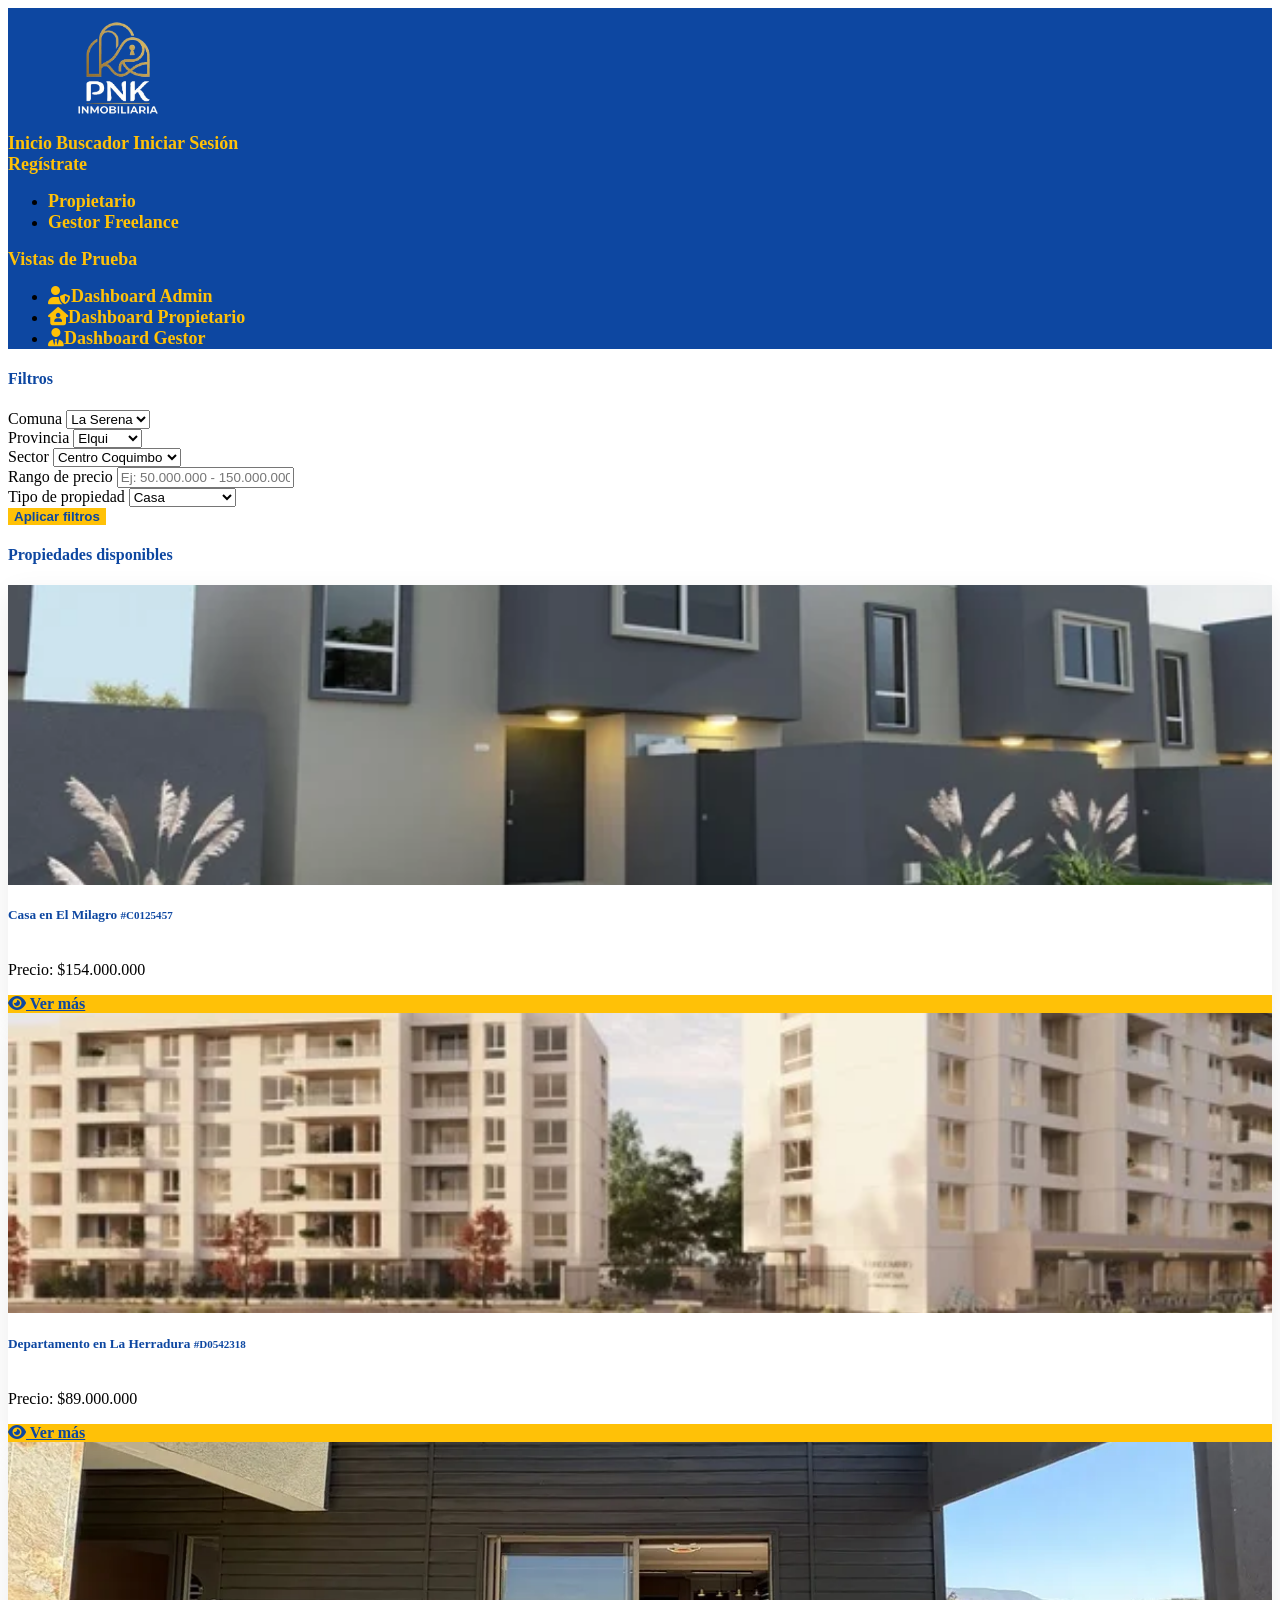
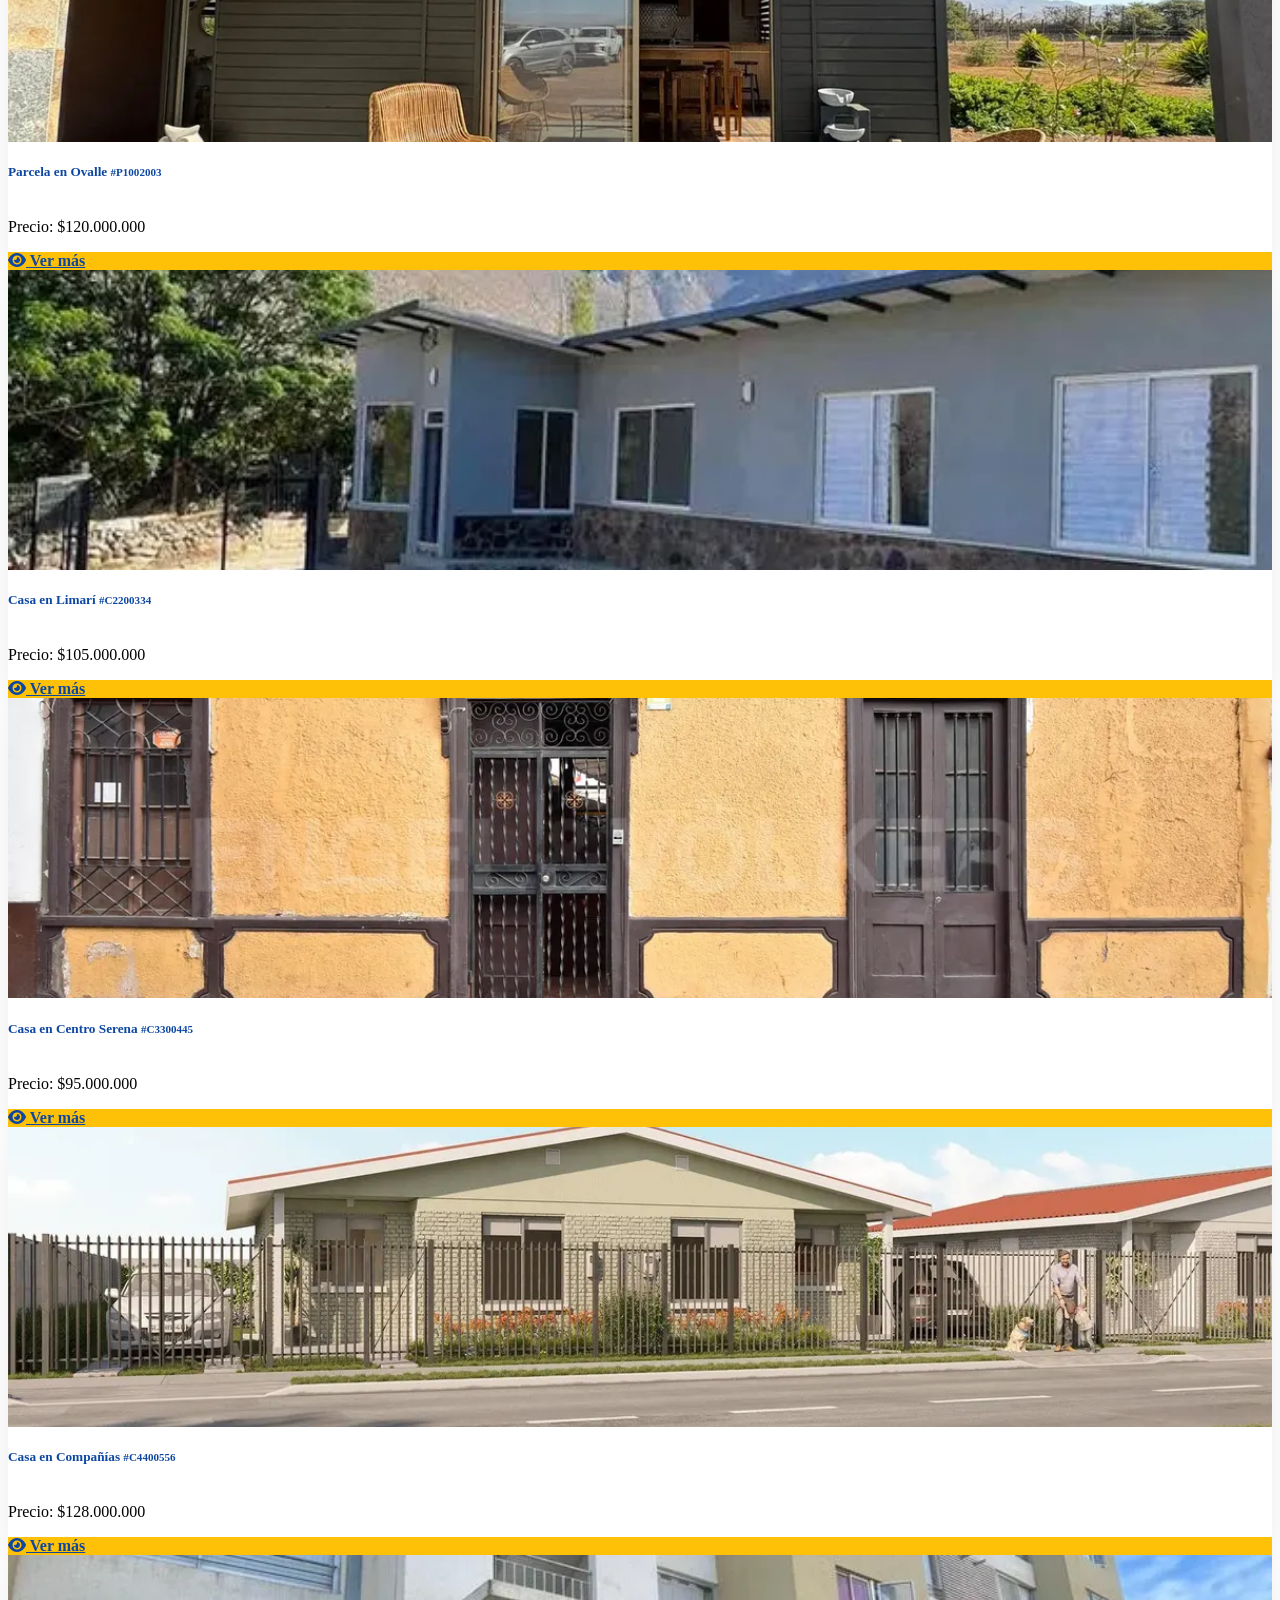
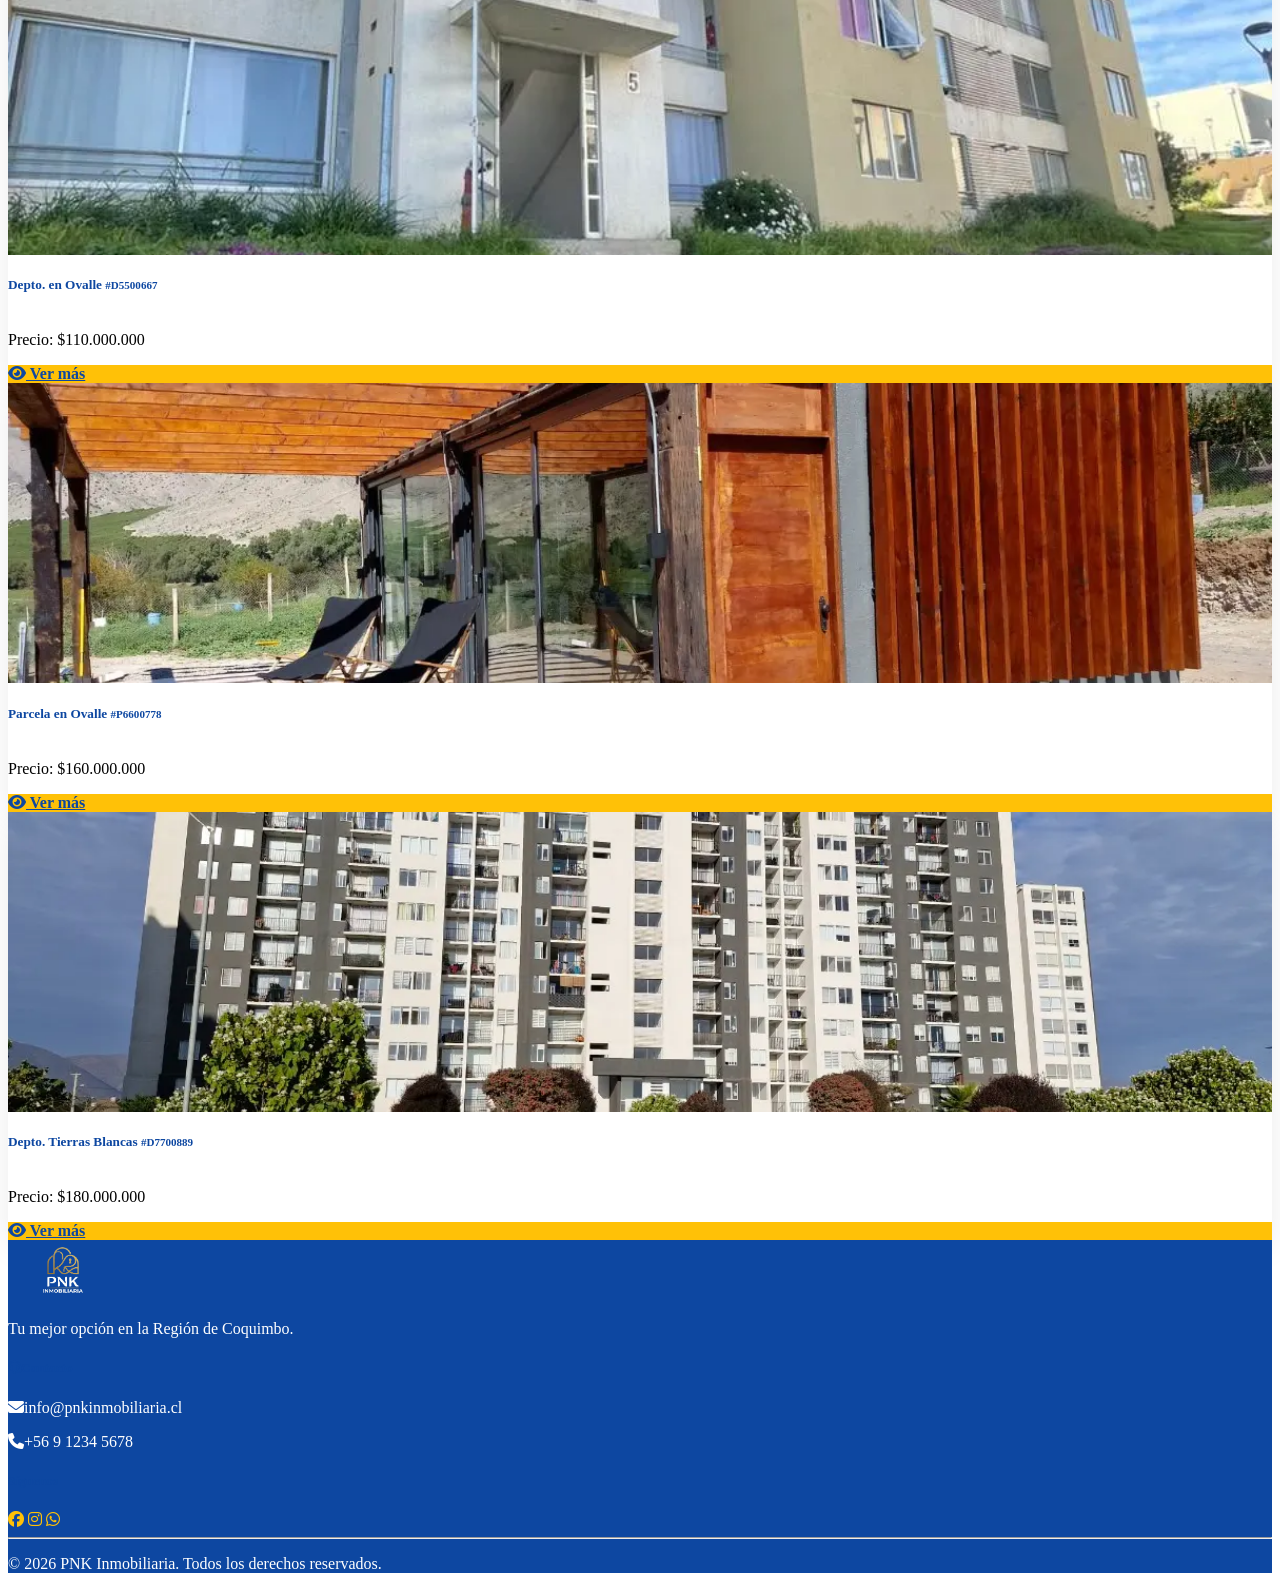
==== commit ee3ac0eb: "commit" ====
--- a/buscador.html
+++ b/buscador.html
@@ -106,7 +106,7 @@
                             <img src="img/casa_destacada_1/Casadestacada1.webp" class="card-img-top"
                                 alt="Casa en El Milagro">
                             <div class="card-body">
-                                <h5 class="card-title">Casa en El Milagro</h5>
+                                <h5 class="card-title fw-bold">Casa en El Milagro <small class="text-muted fs-6">#C0125457</small></h5>
                                 <p class="fw-bold">Precio: $154.000.000</p>
                                 <a href="#" class="btn btn-custom fw-bold"><i class="fa-solid fa-eye me-1"></i> Ver
                                     más</a>
@@ -118,7 +118,7 @@
                             <img src="img/departamento_destacado_1/Fachadasantamargarita-681a1d40816728.webp"
                                 class="card-img-top" alt="Departamento en La Herradura">
                             <div class="card-body">
-                                <h5 class="card-title">Departamento en La Herradura</h5>
+                                <h5 class="card-title fw-bold">Departamento en La Herradura <small class="text-muted fs-6">#D0542318</small></h5>
                                 <p class="fw-bold">Precio: $89.000.000</p>
                                 <a href="#" class="btn btn-custom fw-bold"><i class="fa-solid fa-eye me-1"></i> Ver
                                     más</a>
@@ -130,7 +130,7 @@
                             <img src="img/parcela_destacada_1_ls/fachada.webp" class="card-img-top"
                                 alt="Parcela en Ovalle">
                             <div class="card-body">
-                                <h5 class="card-title">Parcela en Ovalle</h5>
+                                <h5 class="card-title fw-bold">Parcela en Ovalle <small class="text-muted fs-6">#P1002003</small></h5>
                                 <p class="fw-bold">Precio: $120.000.000</p>
                                 <a href="#" class="btn btn-custom fw-bold"><i class="fa-solid fa-eye me-1"></i> Ver
                                     más</a>
@@ -142,7 +142,7 @@
                         <div class="card h-100 premium-card">
                             <img src="img/casa_destacada_limari/fachada.webp" class="card-img-top" alt="Casa en Limari">
                             <div class="card-body">
-                                <h5 class="card-title">Casa en Limari</h5>
+                                <h5 class="card-title fw-bold">Casa en Limarí <small class="text-muted fs-6">#C2200334</small></h5>
                                 <p class="fw-bold">Precio: $105.000.000</p>
                                 <a href="#" class="btn btn-custom fw-bold"><i class="fa-solid fa-eye me-1"></i> Ver
                                     más</a>
@@ -155,7 +155,7 @@
                             <img src="img/casas departamento y terrenos pnk/centro serena/fachada.webp"
                                 class="card-img-top" alt="Casa en Centro de La Serena">
                             <div class="card-body">
-                                <h5 class="card-title">Casa en Centro de La Serena</h5>
+                                <h5 class="card-title fw-bold">Casa en Centro Serena <small class="text-muted fs-6">#C3300445</small></h5>
                                 <p class="fw-bold">Precio: $95.000.000</p>
                                 <a href="#" class="btn btn-custom fw-bold"><i class="fa-solid fa-eye me-1"></i> Ver
                                     más</a>
@@ -168,7 +168,7 @@
                             <img src="img/casas departamento y terrenos pnk/compañias/fachada.webp" class="card-img-top"
                                 alt="Casa compañias">
                             <div class="card-body">
-                                <h5 class="card-title">Casa en Compañías</h5>
+                                <h5 class="card-title fw-bold">Casa en Compañías <small class="text-muted fs-6">#C4400556</small></h5>
                                 <p class="fw-bold">Precio: $128.000.000</p>
                                 <a href="#" class="btn btn-custom fw-bold"><i class="fa-solid fa-eye me-1"></i> Ver
                                     más</a>
@@ -181,7 +181,7 @@
                             <img src="img/casas departamento y terrenos pnk/ovalle/fachada.webp" class="card-img-top"
                                 alt="Departamento en Ovalle">
                             <div class="card-body">
-                                <h5 class="card-title">Departamento en Ovalle</h5>
+                                <h5 class="card-title fw-bold">Depto. en Ovalle <small class="text-muted fs-6">#D5500667</small></h5>
                                 <p class="fw-bold">Precio: $110.000.000</p>
                                 <a href="#" class="btn btn-custom fw-bold"><i class="fa-solid fa-eye me-1"></i> Ver
                                     más</a>
@@ -194,7 +194,7 @@
                             <img src="img/casas departamento y terrenos pnk/terrenos/fachada.webp" class="card-img-top"
                                 alt="Parcela en vicuña">
                             <div class="card-body">
-                                <h5 class="card-title">Parcela en Ovalle</h5>
+                                <h5 class="card-title fw-bold">Parcela en Ovalle <small class="text-muted fs-6">#P6600778</small></h5>
                                 <p class="fw-bold">Precio: $160.000.000</p>
                                 <a href="#" class="btn btn-custom fw-bold"><i class="fa-solid fa-eye me-1"></i> Ver
                                     más</a>
@@ -207,7 +207,7 @@
                             <img src="img/casas departamento y terrenos pnk/tierras blancas/fachada.webp"
                                 class="card-img-top" alt="Departamento Tierras Blancas">
                             <div class="card-body">
-                                <h5 class="card-title">Departamento en Tierras Blancas</h5>
+                                <h5 class="card-title fw-bold">Depto. Tierras Blancas <small class="text-muted fs-6">#D7700889</small></h5>
                                 <p class="fw-bold">Precio: $180.000.000</p>
                                 <a href="#" class="btn btn-custom fw-bold"><i class="fa-solid fa-eye me-1"></i> Ver
                                     más</a>
--- a/css/style.css
+++ b/css/style.css
@@ -198,4 +198,27 @@
 
 .bg-header-institutional {
     background-color: var(--color-header) !important;
+}
+
+/*responsividad para el Header en celular*/
+@media (max-width: 991px) {
+    header .container.d-flex {
+        flex-direction: column !important;
+        justify-content: center !important;
+        text-align: center !important;
+        gap: 15px !important;
+    }
+
+    header .d-flex.align-items-center {
+        flex-wrap: wrap !important;
+        justify-content: center !important;
+        gap: 10px !important;
+    }
+
+    header .mx-2,
+    header .dropdown,
+    header .text-end {
+        margin: 5px !important;
+        text-align: center !important;
+    }
 }
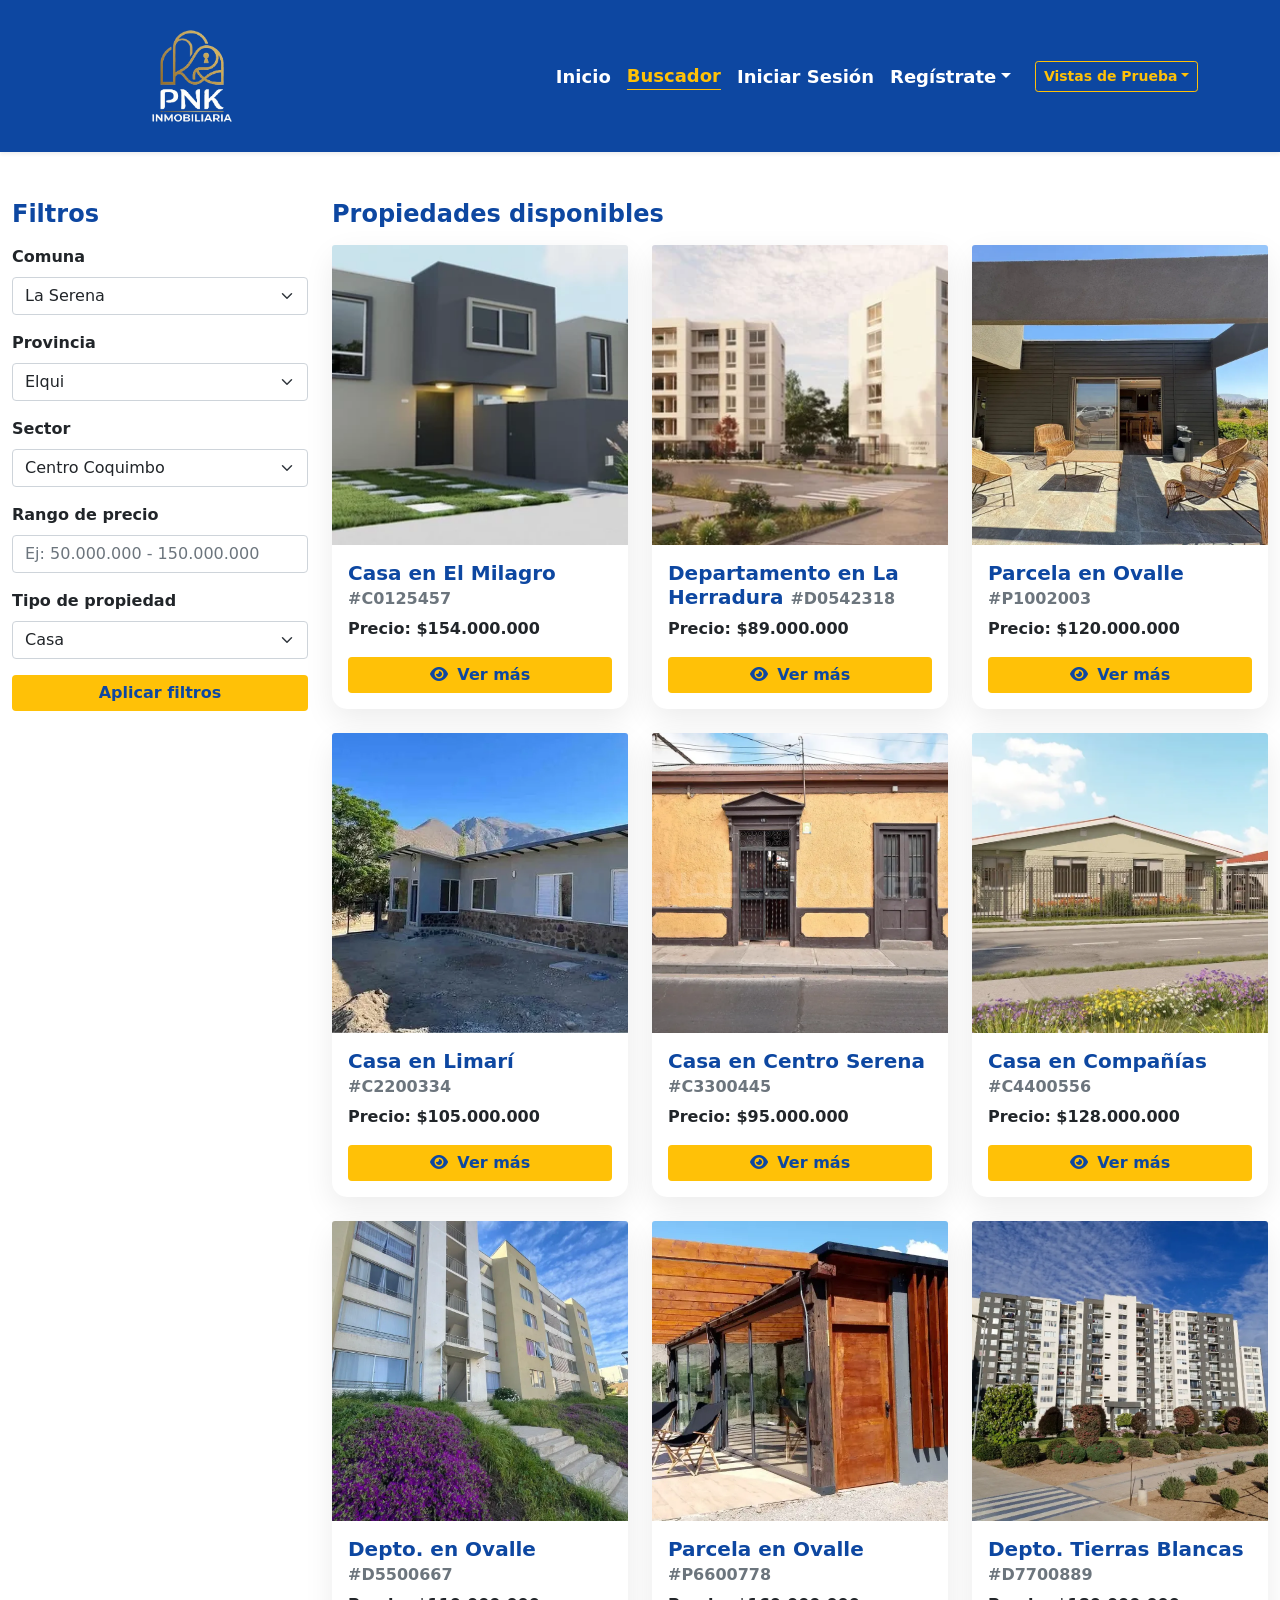
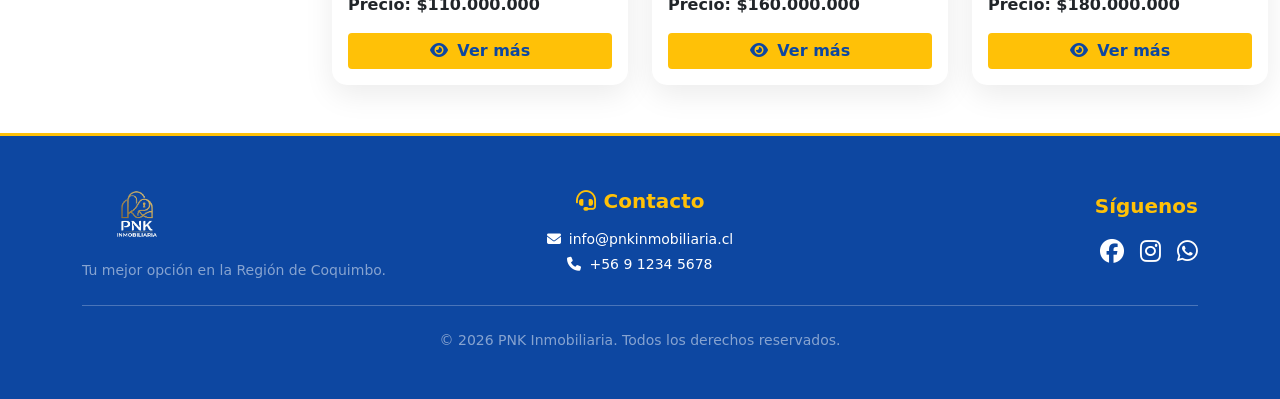
==== commit a2b62aaf: "Se remueve los atributos SRI de los imports de bootstrap css y js" ====
--- a/buscador.html
+++ b/buscador.html
@@ -6,8 +6,7 @@
     <meta name="viewport" content="width=device-width, initial-scale=1.0" />
     <title>PNK Inmobiliaria - Buscador</title>
     <link rel="icon" href="img/iconoPNK.png">
-    <link href="css/bootstrap.min.css" rel="stylesheet"
-        integrity="sha384-EVSTQN3/azprG1Anm3QDgpJLIm9Nao0Yz1ztcQTwFspd3yD65VohhpuuCOmLASjC" crossorigin="anonymous">
+    <link href="css/bootstrap.min.css" rel="stylesheet">
     <link rel="stylesheet" href="https://cdnjs.cloudflare.com/ajax/libs/font-awesome/6.4.0/css/all.min.css">
     <link rel="stylesheet" href="css/style.css">
 </head>
@@ -248,9 +247,7 @@
         </div>
     </footer>
 
-    <script src="js/bootstrap.bundle.min.js"
-        integrity="sha384-MrcW6ZMFYlzcLA8Nl+NtUVF0sA7MsXsP1UyJoMp4YLEuNSfAP+JcXn/tWtIaxVXM"
-        crossorigin="anonymous"></script>
+    <script src="js/bootstrap.bundle.min.js"></script>
 </body>
 
 </html>
